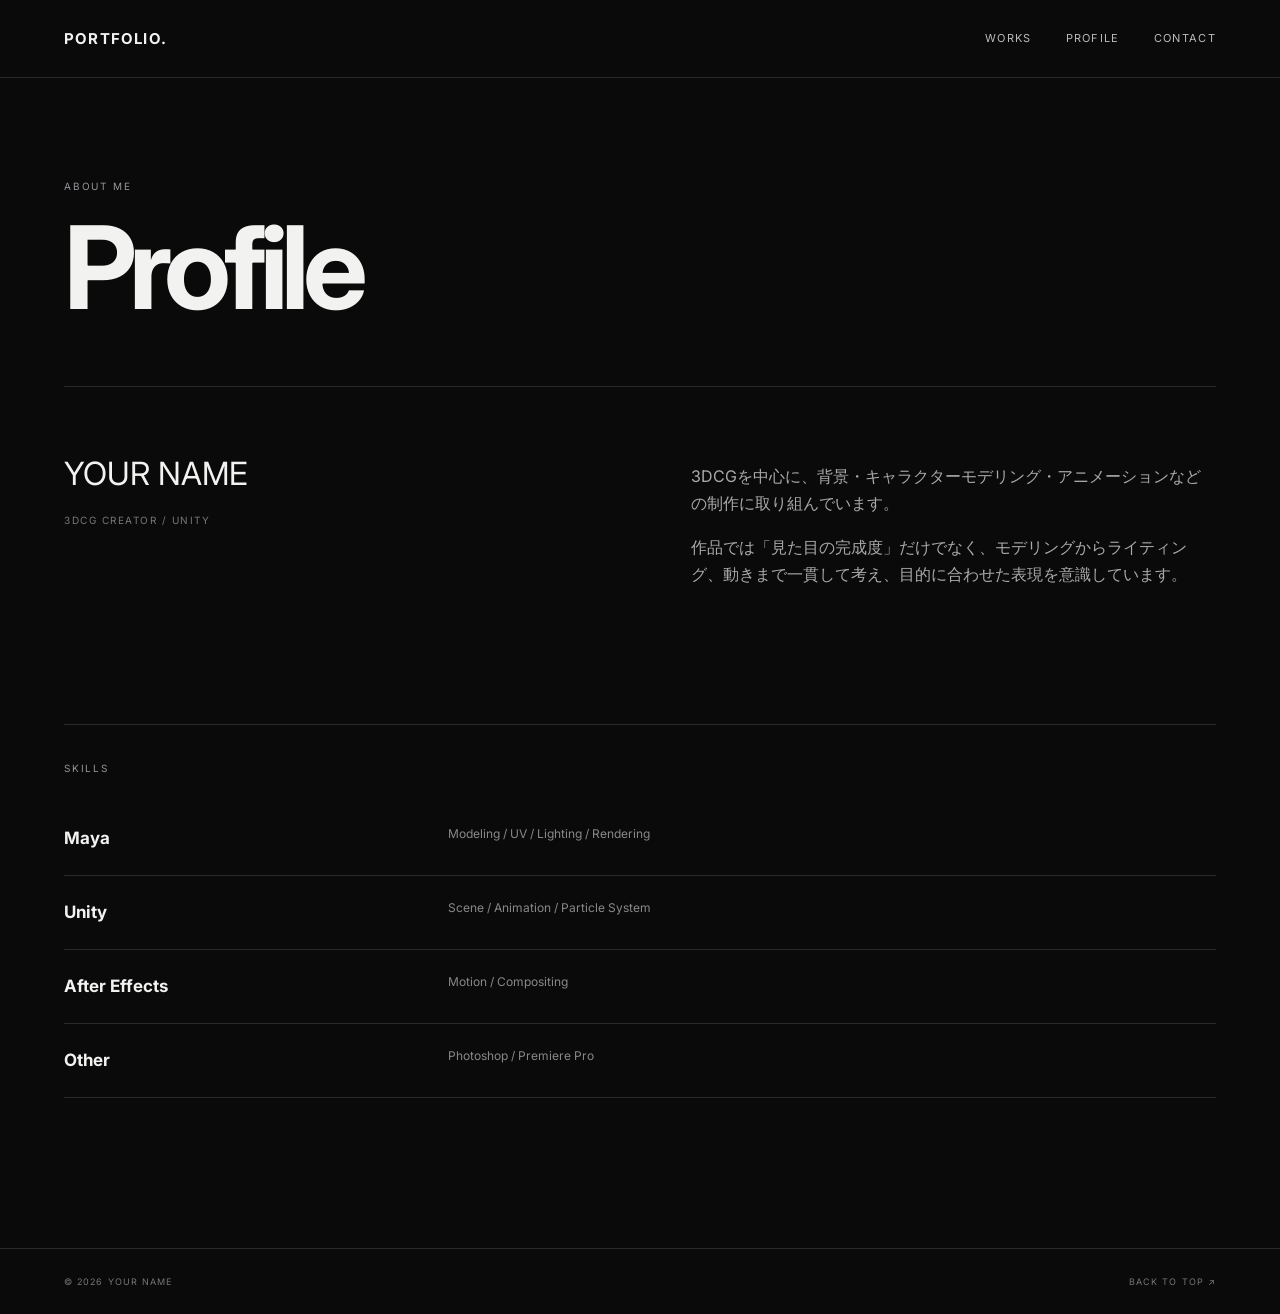
==== profile.html @ 276ff91f "Add files via upload" ====
<!DOCTYPE html>
<html lang="ja">
<head>
  <meta charset="UTF-8">
  <meta name="viewport" content="width=device-width, initial-scale=1.0">
  <title>PROFILE | PORTFOLIO</title>
  <link rel="stylesheet" href="style.css">
</head>
<body>
  <header class="site-header">
    <a class="logo" href="index.html">PORTFOLIO<span>.</span></a>
    <nav><a href="index.html#works">WORKS</a><a href="profile.html">PROFILE</a><a href="index.html#contact">CONTACT</a></nav>
  </header>

  <main class="inner-page">
    <section class="page-title">
      <p class="eyebrow">ABOUT ME</p>
      <h1>Profile</h1>
    </section>

    <section class="profile-layout">
      <div>
        <p class="profile-name">YOUR NAME</p>
        <p class="profile-role">3DCG CREATOR / UNITY</p>
      </div>
      <div class="profile-text">
        <p>3DCGを中心に、背景・キャラクターモデリング・アニメーションなどの制作に取り組んでいます。</p>
        <p>作品では「見た目の完成度」だけでなく、モデリングからライティング、動きまで一貫して考え、目的に合わせた表現を意識しています。</p>
      </div>
    </section>

    <section class="skills">
      <p class="eyebrow">SKILLS</p>
      <div class="skill-list">
        <div><strong>Maya</strong><span>Modeling / UV / Lighting / Rendering</span></div>
        <div><strong>Unity</strong><span>Scene / Animation / Particle System</span></div>
        <div><strong>After Effects</strong><span>Motion / Compositing</span></div>
        <div><strong>Other</strong><span>Photoshop / Premiere Pro</span></div>
      </div>
    </section>
  </main>

  <footer><span>© 2026 YOUR NAME</span><span><a href="index.html">BACK TO TOP ↗</a></span></footer>
</body>
</html>
---- style.css ----
@import url('https://fonts.googleapis.com/css2?family=Inter:wght@400;500;600;700&display=swap');

:root{
  --bg:#0a0a0b; --text:#f2f2f0; --muted:#96969a; --line:#29292c;
  --light:#e9e9e5; --dark:#111113; --max:1280px;
}
*{box-sizing:border-box}
html{scroll-behavior:smooth}
body{margin:0;background:var(--bg);color:var(--text);font-family:Inter,"Noto Sans JP",sans-serif;line-height:1.7}
a{color:inherit;text-decoration:none}
.site-header{height:78px;padding:0 5vw;display:flex;align-items:center;justify-content:space-between;border-bottom:1px solid var(--line);position:relative;z-index:2}
.logo{font-weight:700;letter-spacing:.08em;font-size:15px}.logo span{color:#fff}
nav{display:flex;gap:34px;font-size:11px;letter-spacing:.12em;color:#bbb}
nav a:hover,.contact-link:hover{color:#fff}
.hero{min-height:calc(100vh - 78px);display:grid;grid-template-columns:44% 56%;align-items:center;max-width:1600px;margin:auto}
.hero-copy{padding:7vw 5vw;position:relative;z-index:1}
.eyebrow{font-size:10px;letter-spacing:.18em;color:var(--muted);margin:0 0 18px;text-transform:uppercase}
h1{font-size:clamp(52px,7vw,110px);line-height:.94;letter-spacing:-.06em;margin:0 0 30px}
h1 em{font-style:normal;color:#a9a9ad}
.lead{max-width:430px;color:#aaa;font-size:14px;margin-bottom:38px}
.button{display:inline-flex;gap:28px;align-items:center;border:1px solid #4a4a4d;padding:14px 18px;font-size:10px;letter-spacing:.16em}
.button:hover{background:#fff;color:#000}
.hero-image{height:100%;min-height:650px;overflow:hidden}
.hero-image img{width:100%;height:100%;object-fit:cover;object-position:center;display:block;filter:saturate(.82)}
.section{max-width:var(--max);margin:auto;padding:150px 5vw}
.section-heading{display:flex;justify-content:space-between;align-items:end;margin-bottom:55px}
h2{font-size:clamp(42px,5vw,72px);letter-spacing:-.05em;line-height:1;margin:0}
.work-grid{display:grid;grid-template-columns:1fr 1fr;gap:70px 28px}
.work-large{grid-column:span 2}
.thumb{aspect-ratio:16/10;overflow:hidden;background:#151517}
.thumb img{width:100%;height:100%;object-fit:cover;display:block;transition:transform .6s}
.work-card:hover img{transform:scale(1.025)}
.card-meta{display:flex;justify-content:space-between;border-bottom:1px solid var(--line);padding:15px 0 11px;font-size:9px;letter-spacing:.13em;color:#999}
.work-card h3{font-size:25px;line-height:1.2;margin:14px 0 2px;letter-spacing:-.03em}
.work-card p{font-size:11px;color:#888;margin:0}
.placeholder,.video-placeholder{display:flex;align-items:center;justify-content:center;color:#707075;letter-spacing:.15em;font-size:12px;text-align:center;background:linear-gradient(135deg,#151517,#242428)}
.video-placeholder{background:linear-gradient(135deg,#1c1c1f,#303035)}
.about-strip{background:var(--light);color:#111;padding:110px 8vw;display:flex;align-items:end;justify-content:space-between}
.about-strip .eyebrow{color:#777}
.button-dark{border-color:#aaa}
.button-dark:hover{background:#111;color:#fff}
.contact{padding-bottom:180px}.contact h2{margin-bottom:25px}.contact p{color:#999}.contact-link{display:inline-block;margin-top:18px;font-size:13px;border-bottom:1px solid #555;padding-bottom:5px}
footer{border-top:1px solid var(--line);padding:25px 5vw;display:flex;justify-content:space-between;color:#777;font-size:9px;letter-spacing:.12em}

.inner-page{max-width:var(--max);margin:auto;padding:100px 5vw 150px}
.page-title{margin-bottom:65px}.page-title h1{font-size:clamp(60px,9vw,130px)}
.detail-image{width:100%;display:block;max-height:80vh;object-fit:contain;background:#101012}
.detail-info{display:grid;grid-template-columns:1fr 1fr;gap:70px;padding:90px 0 55px;border-bottom:1px solid var(--line)}
.detail-info h2{font-size:42px}.detail-info p{color:#aaa;max-width:580px}
.spec-grid{display:grid;grid-template-columns:repeat(3,1fr);gap:1px;background:var(--line);margin-top:1px}
.spec-grid div{background:var(--bg);padding:28px}.spec-grid span{display:block;font-size:9px;color:#777;letter-spacing:.14em;margin-bottom:8px}.spec-grid strong{font-size:13px;font-weight:500}
.empty-detail{aspect-ratio:16/9;background:linear-gradient(135deg,#141416,#29292d);display:flex;flex-direction:column;align-items:center;justify-content:center;color:#777;text-align:center;letter-spacing:.1em}.empty-detail small{letter-spacing:0;margin-top:12px;color:#555}
.youtube-wrap{position:relative;width:100%;aspect-ratio:16/9;background:#111}.youtube-wrap iframe{position:absolute;inset:0;width:100%;height:100%;border:0}
.profile-layout{display:grid;grid-template-columns:1fr 1fr;gap:8vw;padding:60px 0 120px;border-top:1px solid var(--line)}
.profile-name{font-size:32px;margin:0}.profile-role{font-size:10px;letter-spacing:.15em;color:#777}.profile-text p{color:#aaa;max-width:600px}
.skills{border-top:1px solid var(--line);padding-top:35px}.skill-list{margin-top:25px}.skill-list>div{display:grid;grid-template-columns:1fr 2fr;border-bottom:1px solid var(--line);padding:22px 0}.skill-list strong{font-size:17px}.skill-list span{color:#888;font-size:12px}

@media(max-width:800px){
  .site-header{padding:0 20px}.site-header nav{gap:13px}
  .hero{display:block}.hero-copy{padding:75px 20px 55px}.hero-image{min-height:55vh}
  .section{padding:90px 20px}.section-heading{display:block}.section-heading h2{margin-top:10px}
  .work-grid{grid-template-columns:1fr;gap:50px}.work-large{grid-column:auto}
  .about-strip{padding:80px 20px;display:block}.about-strip .button{margin-top:35px}
  footer{padding:20px;gap:15px;font-size:8px}
  .inner-page{padding:65px 20px 100px}.detail-info,.profile-layout{grid-template-columns:1fr;gap:30px;padding:55px 0 75px}.spec-grid{grid-template-columns:1fr}.page-title{margin-bottom:45px}
}
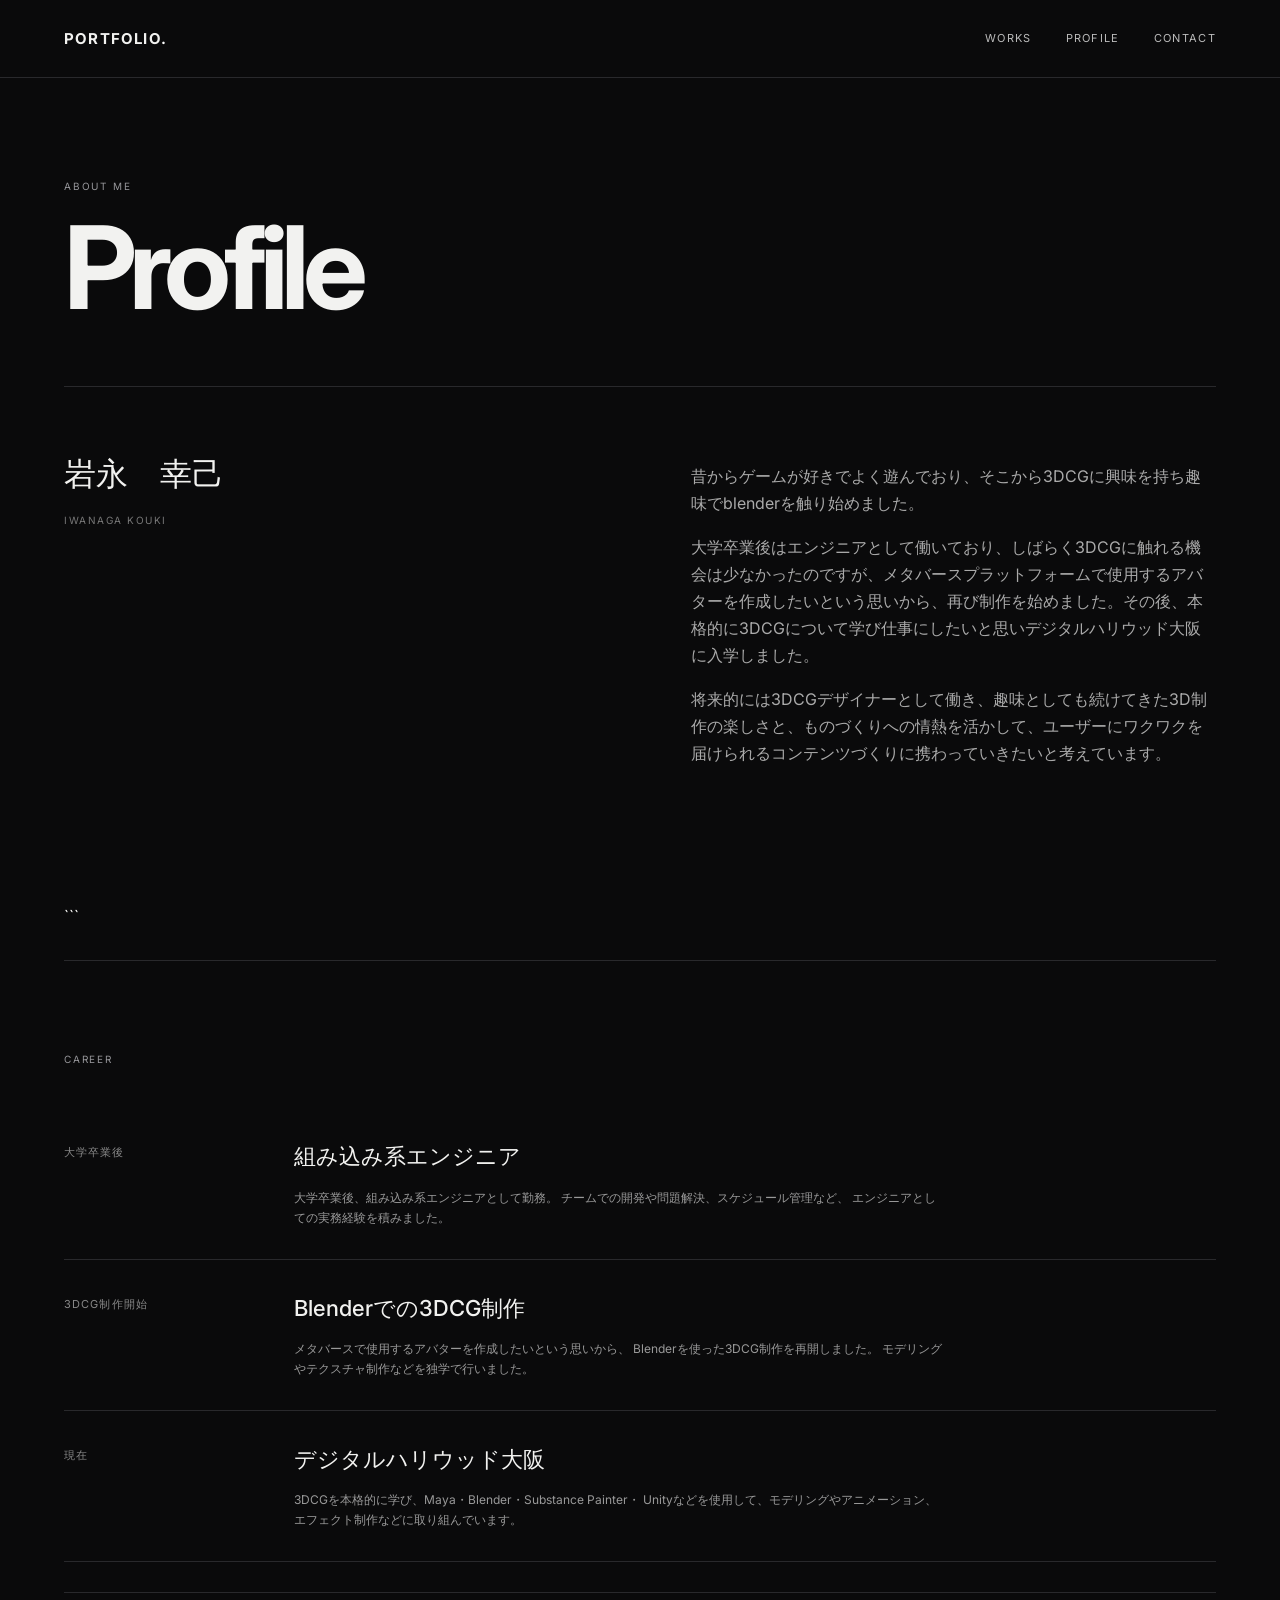
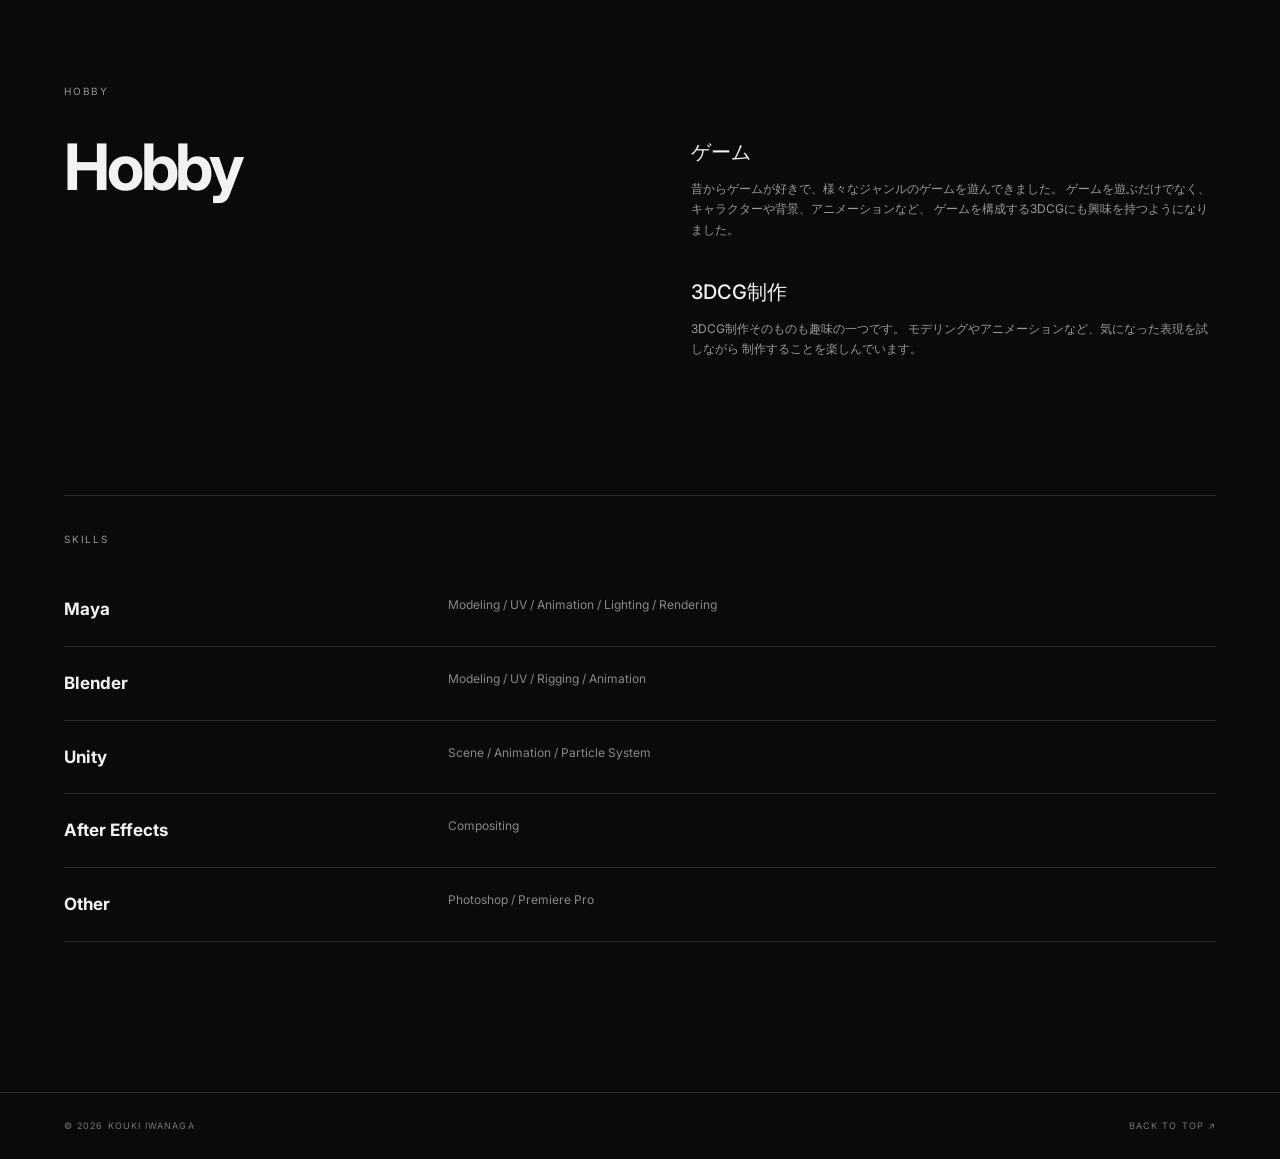
==== commit 42450969: "Update profile.html" ====
--- a/profile.html
+++ b/profile.html
@@ -20,26 +20,102 @@
 
     <section class="profile-layout">
       <div>
-        <p class="profile-name">YOUR NAME</p>
-        <p class="profile-role">3DCG CREATOR / UNITY</p>
+        <p class="profile-name">岩永　幸己</p>
+        <p class="profile-role">IWANAGA KOUKI</p>
       </div>
       <div class="profile-text">
-        <p>3DCGを中心に、背景・キャラクターモデリング・アニメーションなどの制作に取り組んでいます。</p>
-        <p>作品では「見た目の完成度」だけでなく、モデリングからライティング、動きまで一貫して考え、目的に合わせた表現を意識しています。</p>
+        <p>昔からゲームが好きでよく遊んでおり、そこから3DCGに興味を持ち趣味でblenderを触り始めました。</p>
+        <p>大学卒業後はエンジニアとして働いており、しばらく3DCGに触れる機会は少なかったのですが、メタバースプラットフォームで使用するアバターを作成したいという思いから、再び制作を始めました。その後、本格的に3DCGについて学び仕事にしたいと思いデジタルハリウッド大阪に入学しました。</p>
+        <p>将来的には3DCGデザイナーとして働き、趣味としても続けてきた3D制作の楽しさと、ものづくりへの情熱を活かして、ユーザーにワクワクを届けられるコンテンツづくりに携わっていきたいと考えています。</p>
       </div>
     </section>
+
+    ```
+</section>
+
+<!-- 経歴 -->
+<section class="profile-history">
+  <p class="eyebrow">CAREER</p>
+
+  <div class="history-list">
+    <div class="history-item">
+      <div class="history-year">大学卒業後</div>
+      <div class="history-content">
+        <h3>組み込み系エンジニア</h3>
+        <p>
+          大学卒業後、組み込み系エンジニアとして勤務。
+          チームでの開発や問題解決、スケジュール管理など、
+          エンジニアとしての実務経験を積みました。
+        </p>
+      </div>
+    </div>
+
+    <div class="history-item">
+      <div class="history-year">3DCG制作開始</div>
+      <div class="history-content">
+        <h3>Blenderでの3DCG制作</h3>
+        <p>
+          メタバースで使用するアバターを作成したいという思いから、
+          Blenderを使った3DCG制作を再開しました。
+          モデリングやテクスチャ制作などを独学で行いました。
+        </p>
+      </div>
+    </div>
+
+    <div class="history-item">
+      <div class="history-year">現在</div>
+      <div class="history-content">
+        <h3>デジタルハリウッド大阪</h3>
+        <p>
+          3DCGを本格的に学び、Maya・Blender・Substance Painter・
+          Unityなどを使用して、モデリングやアニメーション、
+          エフェクト制作などに取り組んでいます。
+        </p>
+      </div>
+    </div>
+  </div>
+</section>
+
+<!-- 趣味 -->
+<section class="profile-hobby">
+  <p class="eyebrow">HOBBY</p>
+
+  <div class="hobby-layout">
+    <div>
+      <h2>Hobby</h2>
+    </div>
+
+    <div class="hobby-text">
+      <h3>ゲーム</h3>
+      <p>
+        昔からゲームが好きで、様々なジャンルのゲームを遊んできました。
+        ゲームを遊ぶだけでなく、キャラクターや背景、アニメーションなど、
+        ゲームを構成する3DCGにも興味を持つようになりました。
+      </p>
+
+      <h3>3DCG制作</h3>
+      <p>
+        3DCG制作そのものも趣味の一つです。
+        モデリングやアニメーションなど、気になった表現を試しながら
+        制作することを楽しんでいます。
+      </p>
+    </div>
+  </div>
+</section>
+
 
     <section class="skills">
       <p class="eyebrow">SKILLS</p>
       <div class="skill-list">
-        <div><strong>Maya</strong><span>Modeling / UV / Lighting / Rendering</span></div>
+        <div><strong>Maya</strong><span>Modeling / UV / Animation / Lighting / Rendering</span></div>
+        <div><strong>Blender</strong><span>Modeling / UV / Rigging / Animation</span></div>
         <div><strong>Unity</strong><span>Scene / Animation / Particle System</span></div>
-        <div><strong>After Effects</strong><span>Motion / Compositing</span></div>
+        <div><strong>After Effects</strong><span>Compositing</span></div>
         <div><strong>Other</strong><span>Photoshop / Premiere Pro</span></div>
       </div>
     </section>
   </main>
 
-  <footer><span>© 2026 YOUR NAME</span><span><a href="index.html">BACK TO TOP ↗</a></span></footer>
+  <footer><span>© 2026 KOUKI IWANAGA</span><span><a href="index.html">BACK TO TOP ↗</a></span></footer>
 </body>
 </html>
--- a/style.css
+++ b/style.css
@@ -44,7 +44,8 @@
 
 .inner-page{max-width:var(--max);margin:auto;padding:100px 5vw 150px}
 .page-title{margin-bottom:65px}.page-title h1{font-size:clamp(60px,9vw,130px)}
-.detail-image{width:100%;display:block;max-height:80vh;object-fit:contain;background:#101012}
+.detail-image{width:100%;display:block;max-height:80vh;object-fit:contain;background:#101012;margin-bottom:50px;}
+.detail-image2{width:100%;display:block;max-height:80vh;object-fit:contain;background:#101012}
 .detail-info{display:grid;grid-template-columns:1fr 1fr;gap:70px;padding:90px 0 55px;border-bottom:1px solid var(--line)}
 .detail-info h2{font-size:42px}.detail-info p{color:#aaa;max-width:580px}
 .spec-grid{display:grid;grid-template-columns:repeat(3,1fr);gap:1px;background:var(--line);margin-top:1px}
@@ -64,3 +65,329 @@
   footer{padding:20px;gap:15px;font-size:8px}
   .inner-page{padding:65px 20px 100px}.detail-info,.profile-layout{grid-template-columns:1fr;gap:30px;padding:55px 0 75px}.spec-grid{grid-template-columns:1fr}.page-title{margin-bottom:45px}
 }
+
+/* =================================
+   HERO SLIDESHOW
+================================= */
+
+.hero-image {
+  position: relative;
+  height: 100%;
+  min-height: 650px;
+  overflow: hidden;
+}
+
+
+/* すべてのスライドを同じ場所に重ねる */
+
+.hero-slide {
+  position: absolute;
+
+  top: 0;
+  left: 0;
+
+  width: 100%;
+  height: 100%;
+
+  /* 次の画像は左側に待機 */
+  transform: translateX(-100%);
+
+  z-index: 1;
+
+  transition: transform 0.5s ease-in-out;
+}
+
+
+/* 現在表示している画像 */
+
+.hero-slide.active {
+  transform: translateX(0);
+
+  z-index: 2;
+}
+
+
+/* 今まで表示していた画像を右へ流す */
+
+.hero-slide.leaving {
+  transform: translateX(100%);
+
+  z-index: 3;
+}
+
+
+/* 画像 */
+
+.hero-slide img {
+  width: 100%;
+  height: 100%;
+
+  object-fit: cover;
+  object-position: center;
+
+  display: block;
+
+  filter: saturate(.82);
+}
+
+
+/* =========================================
+   TEXTURE / UV
+========================================= */
+
+.texture-section {
+  margin-top: 100px;
+  padding-top: 90px;
+  border-top: 1px solid var(--line);
+}
+
+
+/* 見出し */
+.texture-section .section-heading {
+  display: block;
+  margin-bottom: 35px;
+}
+
+.texture-section .section-heading .eyebrow {
+  margin-bottom: 18px;
+}
+
+.texture-section .section-heading h2 {
+  margin: 0;
+  font-size: clamp(42px, 5vw, 72px);
+  line-height: 1;
+  letter-spacing: -0.05em;
+}
+
+
+/* UV画像3枚 */
+.texture-grid {
+  display: grid !important;
+  grid-template-columns: repeat(3, minmax(0, 1fr)) !important;
+  gap: 24px;
+  width: 100%;
+}
+
+.texture-item {
+  min-width: 0;
+  width: 100%;
+  position: relative;
+  z-index: 1;
+}
+
+.texture-item h3 {
+  margin: 0 0 10px;
+  font-size: 15px;
+  font-weight: 500;
+  line-height: 1.3;
+}
+
+.texture-item img {
+  width: 100%;
+  height: auto;
+  aspect-ratio: 1 / 1;
+  object-fit: cover;
+  display: block;
+  background: #151517;
+  transition: transform 0.35s ease;
+}
+
+
+/* ホバーで1.5倍 */
+.texture-item:hover {
+  z-index: 10;
+}
+
+.texture-item:hover img {
+  transform: scale(1.5);
+}
+
+
+/* =========================================
+   MOBILE
+========================================= */
+
+@media(max-width:800px) {
+
+  .texture-grid {
+    grid-template-columns: repeat(2, minmax(0, 1fr)) !important;
+    gap: 30px 15px;
+  }
+}
+
+@media(max-width:500px) {
+
+  .texture-grid {
+    grid-template-columns: 1fr !important;
+  }
+}
+
+/* =========================================
+   CHARACTER SHEET
+========================================= */
+
+.character-sheet-section {
+  margin-top: 100px;
+  padding-top: 90px;
+  border-top: 1px solid var(--line);
+}
+
+.character-sheet-section .section-heading {
+  display: block;
+  margin-bottom: 35px;
+}
+
+.character-sheet-section .section-heading h2 {
+  margin-top: 10px;
+  font-size: clamp(36px, 4vw, 60px);
+}
+
+
+/* 三面図1枚 */
+.character-sheet-single {
+  width: 100%;
+  display: flex;
+  justify-content: center;
+}
+
+
+/* TVhead_3men.png */
+.character-sheet-single img {
+  display: block;
+
+  width: 100%;
+  max-width: 1100px;
+
+  height: auto;
+
+  object-fit: contain;
+
+  background: transparent;
+}
+
+
+/* =========================================
+   MOBILE
+========================================= */
+
+@media(max-width:800px) {
+
+  .character-sheet-section {
+    margin-top: 80px;
+    padding-top: 60px;
+  }
+
+  .character-sheet-single img {
+    width: 100%;
+    max-width: none;
+  }
+}
+
+/* =========================
+   PROFILE / CAREER
+========================= */
+
+.profile-history {
+  border-top: 1px solid var(--line);
+  padding: 90px 0 0;
+  margin-top: 30px;
+}
+
+.history-list {
+  margin-top: 40px;
+}
+
+.history-item {
+  display: grid;
+  grid-template-columns: 180px 1fr;
+  gap: 50px;
+  padding: 30px 0;
+  border-bottom: 1px solid var(--line);
+}
+
+.history-year {
+  font-size: 11px;
+  letter-spacing: .1em;
+  color: #888;
+  padding-top: 5px;
+}
+
+.history-content h3 {
+  margin: 0 0 12px;
+  font-size: 22px;
+  font-weight: 500;
+}
+
+.history-content p {
+  margin: 0;
+  max-width: 650px;
+  color: #999;
+  font-size: 12px;
+}
+
+
+/* =========================
+   PROFILE / HOBBY
+========================= */
+
+.profile-hobby {
+  border-top: 1px solid var(--line);
+  padding: 90px 0 100px;
+  margin-top: 30px;
+}
+
+.hobby-layout {
+  display: grid;
+  grid-template-columns: 1fr 1fr;
+  gap: 8vw;
+  margin-top: 35px;
+}
+
+.hobby-layout h2 {
+  font-size: clamp(42px, 5vw, 72px);
+  margin: 0;
+}
+
+.hobby-text h3 {
+  font-size: 20px;
+  font-weight: 500;
+  margin: 0 0 10px;
+}
+
+.hobby-text p {
+  color: #999;
+  font-size: 12px;
+  margin: 0 0 35px;
+  max-width: 600px;
+}
+
+
+/* =========================
+   PROFILE / MOBILE
+========================= */
+
+@media(max-width:800px) {
+
+  .history-item {
+    grid-template-columns: 1fr;
+    gap: 10px;
+    padding: 25px 0;
+  }
+
+  .history-content h3 {
+    font-size: 19px;
+  }
+
+  .hobby-layout {
+    grid-template-columns: 1fr;
+    gap: 35px;
+  }
+
+  .profile-history {
+    padding-top: 65px;
+  }
+
+  .profile-hobby {
+    padding: 65px 0 75px;
+  }
+}
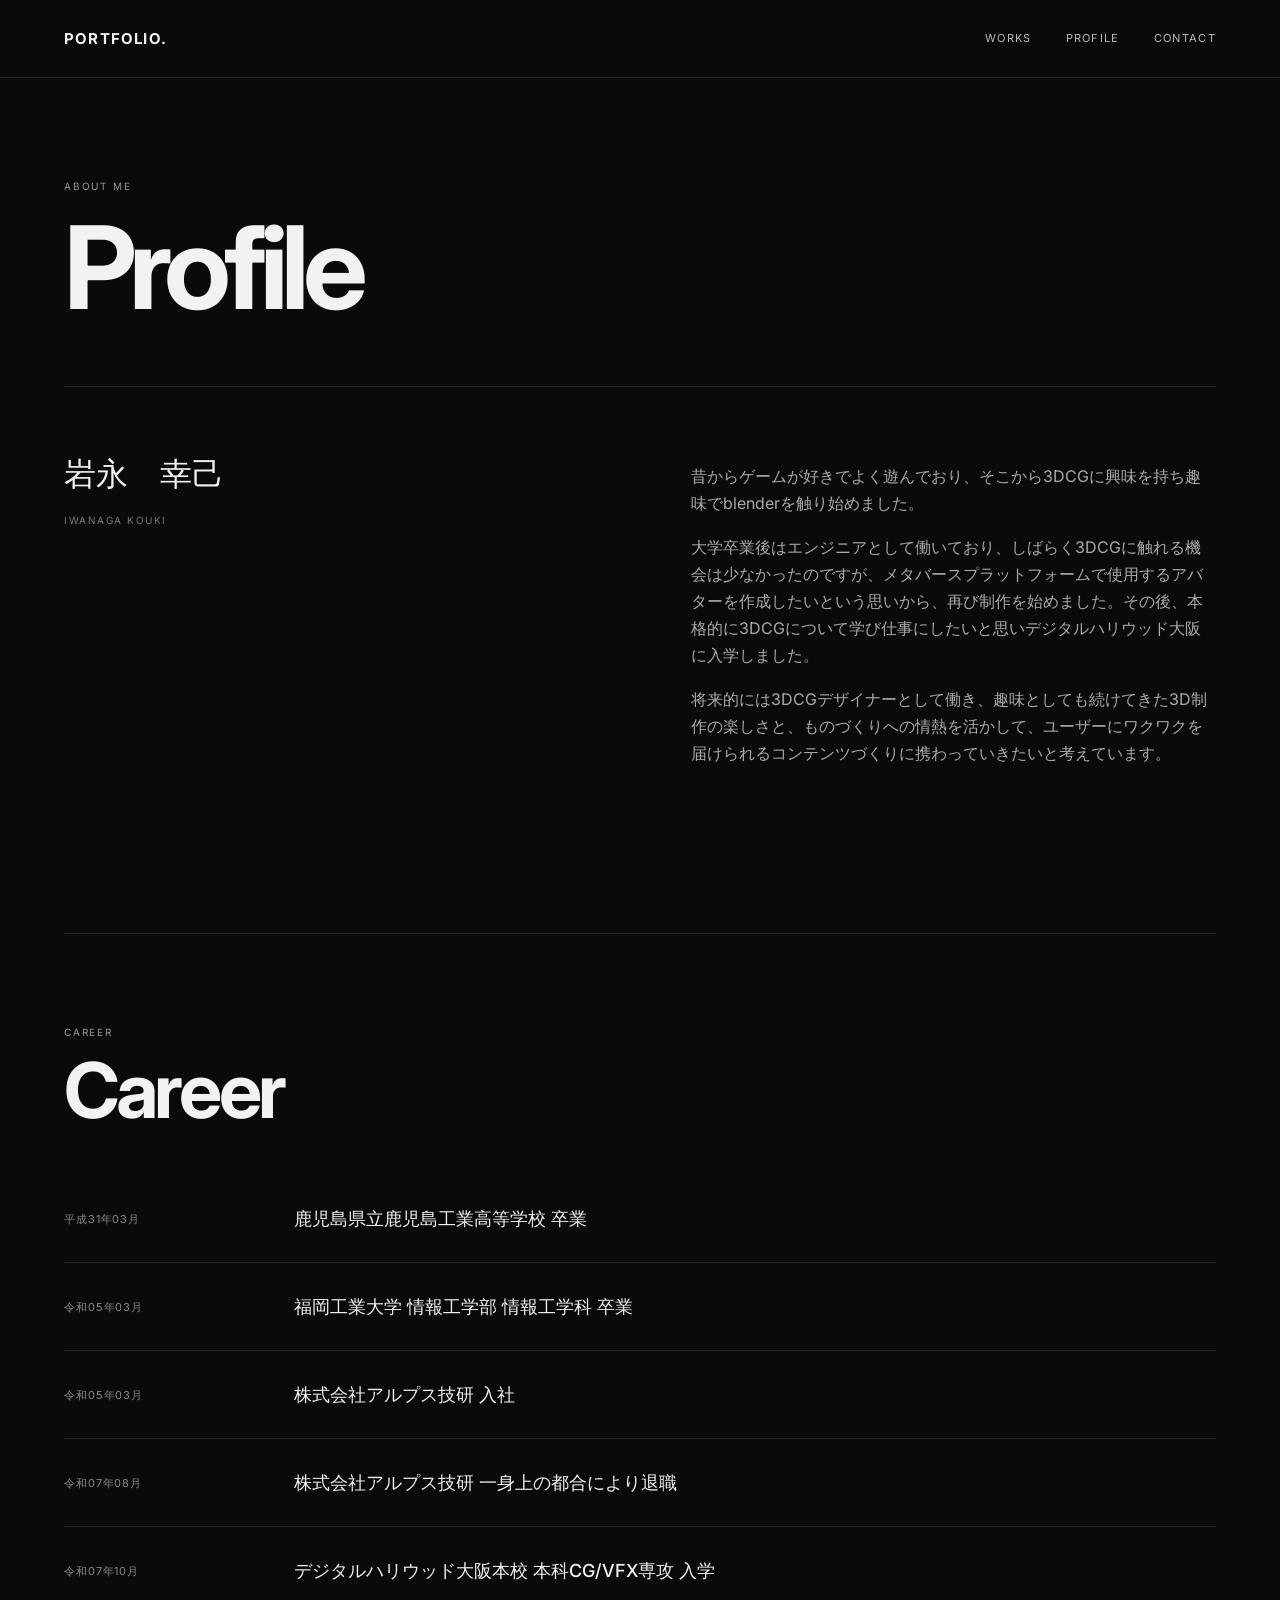
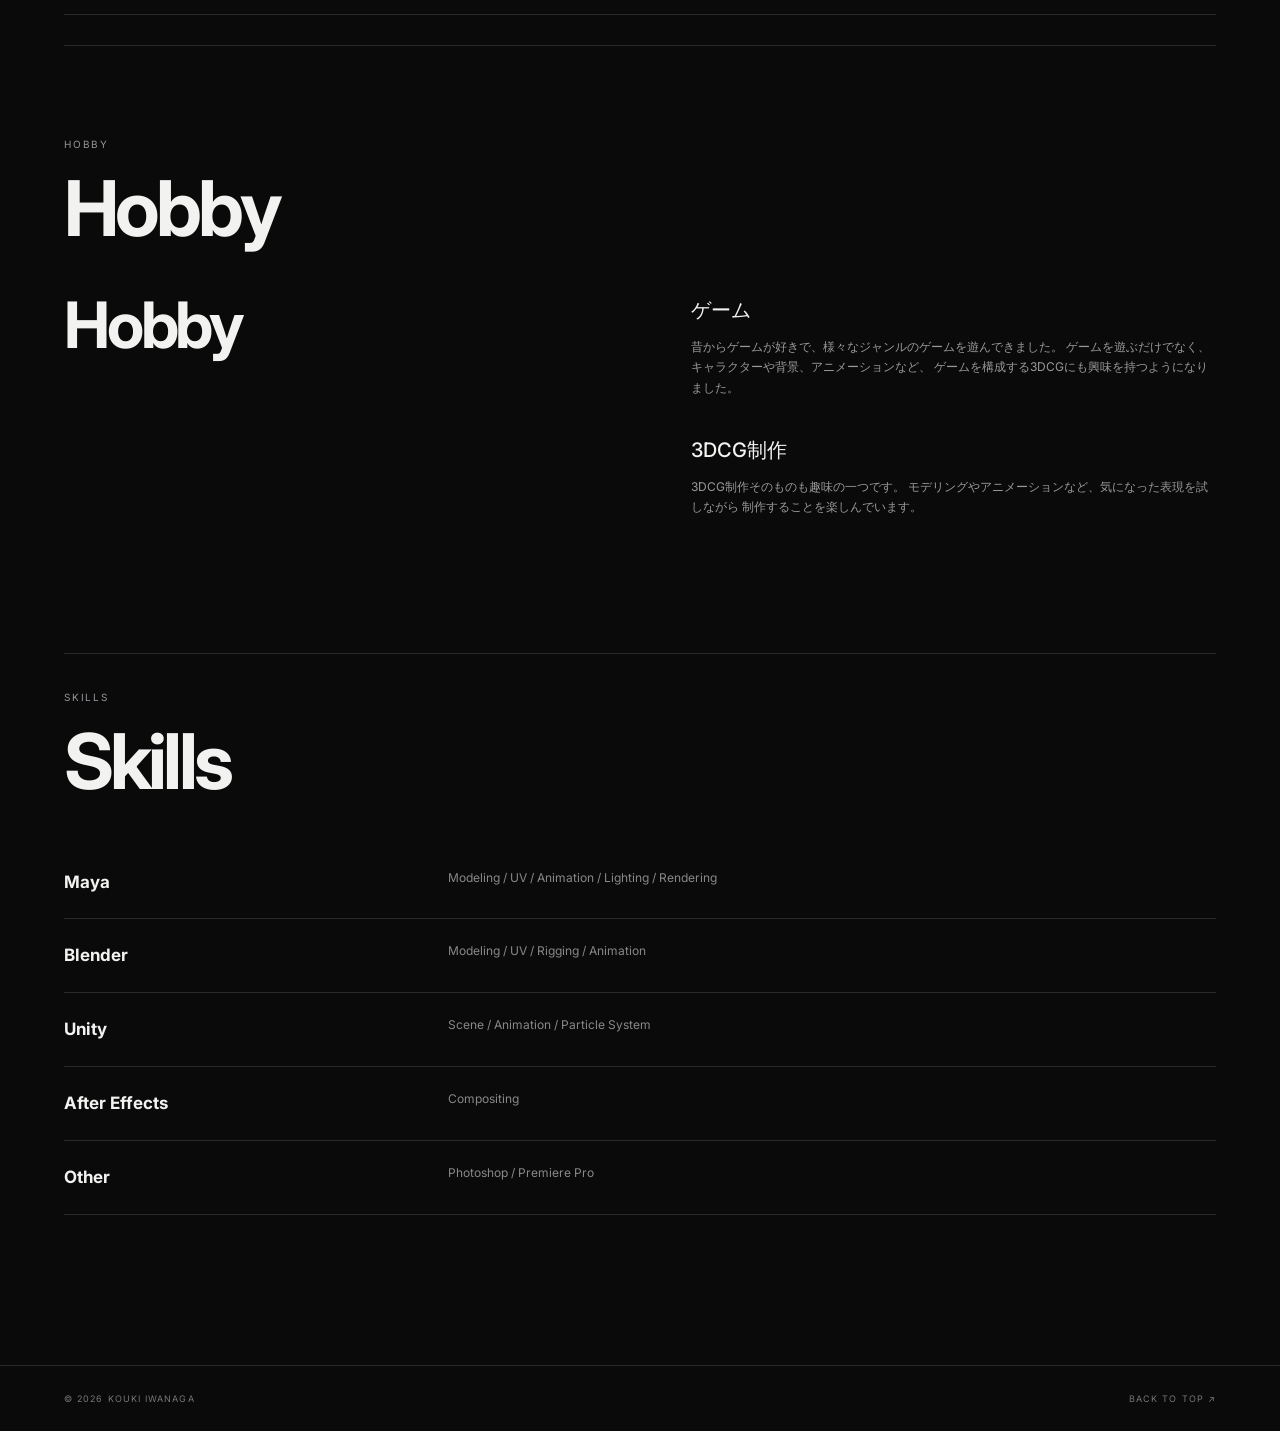
==== commit acc53a1e: "Update profile sections and add career history" ====
--- a/profile.html
+++ b/profile.html
@@ -29,56 +29,58 @@
         <p>将来的には3DCGデザイナーとして働き、趣味としても続けてきた3D制作の楽しさと、ものづくりへの情熱を活かして、ユーザーにワクワクを届けられるコンテンツづくりに携わっていきたいと考えています。</p>
       </div>
     </section>
-
-    ```
+    
 </section>
 
 <!-- 経歴 -->
 <section class="profile-history">
   <p class="eyebrow">CAREER</p>
+  <h2 class="profile-section-title">Career</h2>
 
   <div class="history-list">
+
     <div class="history-item">
-      <div class="history-year">大学卒業後</div>
+      <div class="history-year">平成31年03月</div>
       <div class="history-content">
-        <h3>組み込み系エンジニア</h3>
-        <p>
-          大学卒業後、組み込み系エンジニアとして勤務。
-          チームでの開発や問題解決、スケジュール管理など、
-          エンジニアとしての実務経験を積みました。
-        </p>
+        <h3>鹿児島県立鹿児島工業高等学校 卒業</h3>
       </div>
     </div>
 
     <div class="history-item">
-      <div class="history-year">3DCG制作開始</div>
+      <div class="history-year">令和05年03月</div>
       <div class="history-content">
-        <h3>Blenderでの3DCG制作</h3>
-        <p>
-          メタバースで使用するアバターを作成したいという思いから、
-          Blenderを使った3DCG制作を再開しました。
-          モデリングやテクスチャ制作などを独学で行いました。
-        </p>
+        <h3>福岡工業大学 情報工学部 情報工学科 卒業</h3>
       </div>
     </div>
 
     <div class="history-item">
-      <div class="history-year">現在</div>
+      <div class="history-year">令和05年03月</div>
       <div class="history-content">
-        <h3>デジタルハリウッド大阪</h3>
-        <p>
-          3DCGを本格的に学び、Maya・Blender・Substance Painter・
-          Unityなどを使用して、モデリングやアニメーション、
-          エフェクト制作などに取り組んでいます。
-        </p>
+        <h3>株式会社アルプス技研 入社</h3>
       </div>
     </div>
+
+    <div class="history-item">
+      <div class="history-year">令和07年08月</div>
+      <div class="history-content">
+        <h3>株式会社アルプス技研 一身上の都合により退職</h3>
+      </div>
+    </div>
+
+    <div class="history-item">
+      <div class="history-year">令和07年10月</div>
+      <div class="history-content">
+        <h3>デジタルハリウッド大阪本校 本科CG/VFX専攻 入学</h3>
+      </div>
+    </div>
+
   </div>
 </section>
 
 <!-- 趣味 -->
 <section class="profile-hobby">
   <p class="eyebrow">HOBBY</p>
+  <h2 class="profile-section-title">Hobby</h2>
 
   <div class="hobby-layout">
     <div>
@@ -104,9 +106,11 @@
 </section>
 
 
-    <section class="skills">
-      <p class="eyebrow">SKILLS</p>
-      <div class="skill-list">
+<section class="skills">
+  <p class="eyebrow">SKILLS</p>
+  <h2 class="profile-section-title">Skills</h2>
+
+  <div class="skill-list">
         <div><strong>Maya</strong><span>Modeling / UV / Animation / Lighting / Rendering</span></div>
         <div><strong>Blender</strong><span>Modeling / UV / Rigging / Animation</span></div>
         <div><strong>Unity</strong><span>Scene / Animation / Particle System</span></div>
--- a/style.css
+++ b/style.css
@@ -284,6 +284,18 @@
 }
 
 /* =========================
+   PROFILE SECTION TITLE
+========================= */
+
+.profile-section-title {
+  font-size: clamp(48px, 6vw, 82px);
+  line-height: 1;
+  letter-spacing: -0.05em;
+  margin: 12px 0 45px;
+}
+
+
+/* =========================
    PROFILE / CAREER
 ========================= */
 
@@ -293,8 +305,12 @@
   margin-top: 30px;
 }
 
+.profile-history .eyebrow {
+  margin-bottom: 0;
+}
+
 .history-list {
-  margin-top: 40px;
+  margin-top: 20px;
 }
 
 .history-item {
@@ -307,22 +323,16 @@
 
 .history-year {
   font-size: 11px;
-  letter-spacing: .1em;
+  letter-spacing: .08em;
   color: #888;
   padding-top: 5px;
 }
 
 .history-content h3 {
-  margin: 0 0 12px;
-  font-size: 22px;
+  margin: 0;
+  font-size: 18px;
   font-weight: 500;
-}
-
-.history-content p {
-  margin: 0;
-  max-width: 650px;
-  color: #999;
-  font-size: 12px;
+  line-height: 1.5;
 }
 
 
@@ -336,16 +346,14 @@
   margin-top: 30px;
 }
 
+.profile-hobby .profile-section-title {
+  margin-bottom: 45px;
+}
+
 .hobby-layout {
   display: grid;
   grid-template-columns: 1fr 1fr;
   gap: 8vw;
-  margin-top: 35px;
-}
-
-.hobby-layout h2 {
-  font-size: clamp(42px, 5vw, 72px);
-  margin: 0;
 }
 
 .hobby-text h3 {
@@ -363,31 +371,49 @@
 
 
 /* =========================
-   PROFILE / MOBILE
+   SKILLS
 ========================= */
 
+.skills .profile-section-title {
+  margin-bottom: 45px;
+}
+
+
+/* =========================
+   MOBILE
+========================= */
+
 @media(max-width:800px) {
+
+  .profile-section-title {
+    font-size: clamp(44px, 12vw, 64px);
+    margin-bottom: 35px;
+  }
+
+  .profile-history {
+    padding-top: 65px;
+  }
 
   .history-item {
     grid-template-columns: 1fr;
-    gap: 10px;
+    gap: 8px;
     padding: 25px 0;
   }
 
+  .history-year {
+    padding-top: 0;
+  }
+
   .history-content h3 {
-    font-size: 19px;
+    font-size: 16px;
+  }
+
+  .profile-hobby {
+    padding: 65px 0 75px;
   }
 
   .hobby-layout {
     grid-template-columns: 1fr;
     gap: 35px;
   }
-
-  .profile-history {
-    padding-top: 65px;
-  }
-
-  .profile-hobby {
-    padding: 65px 0 75px;
-  }
-}
+}
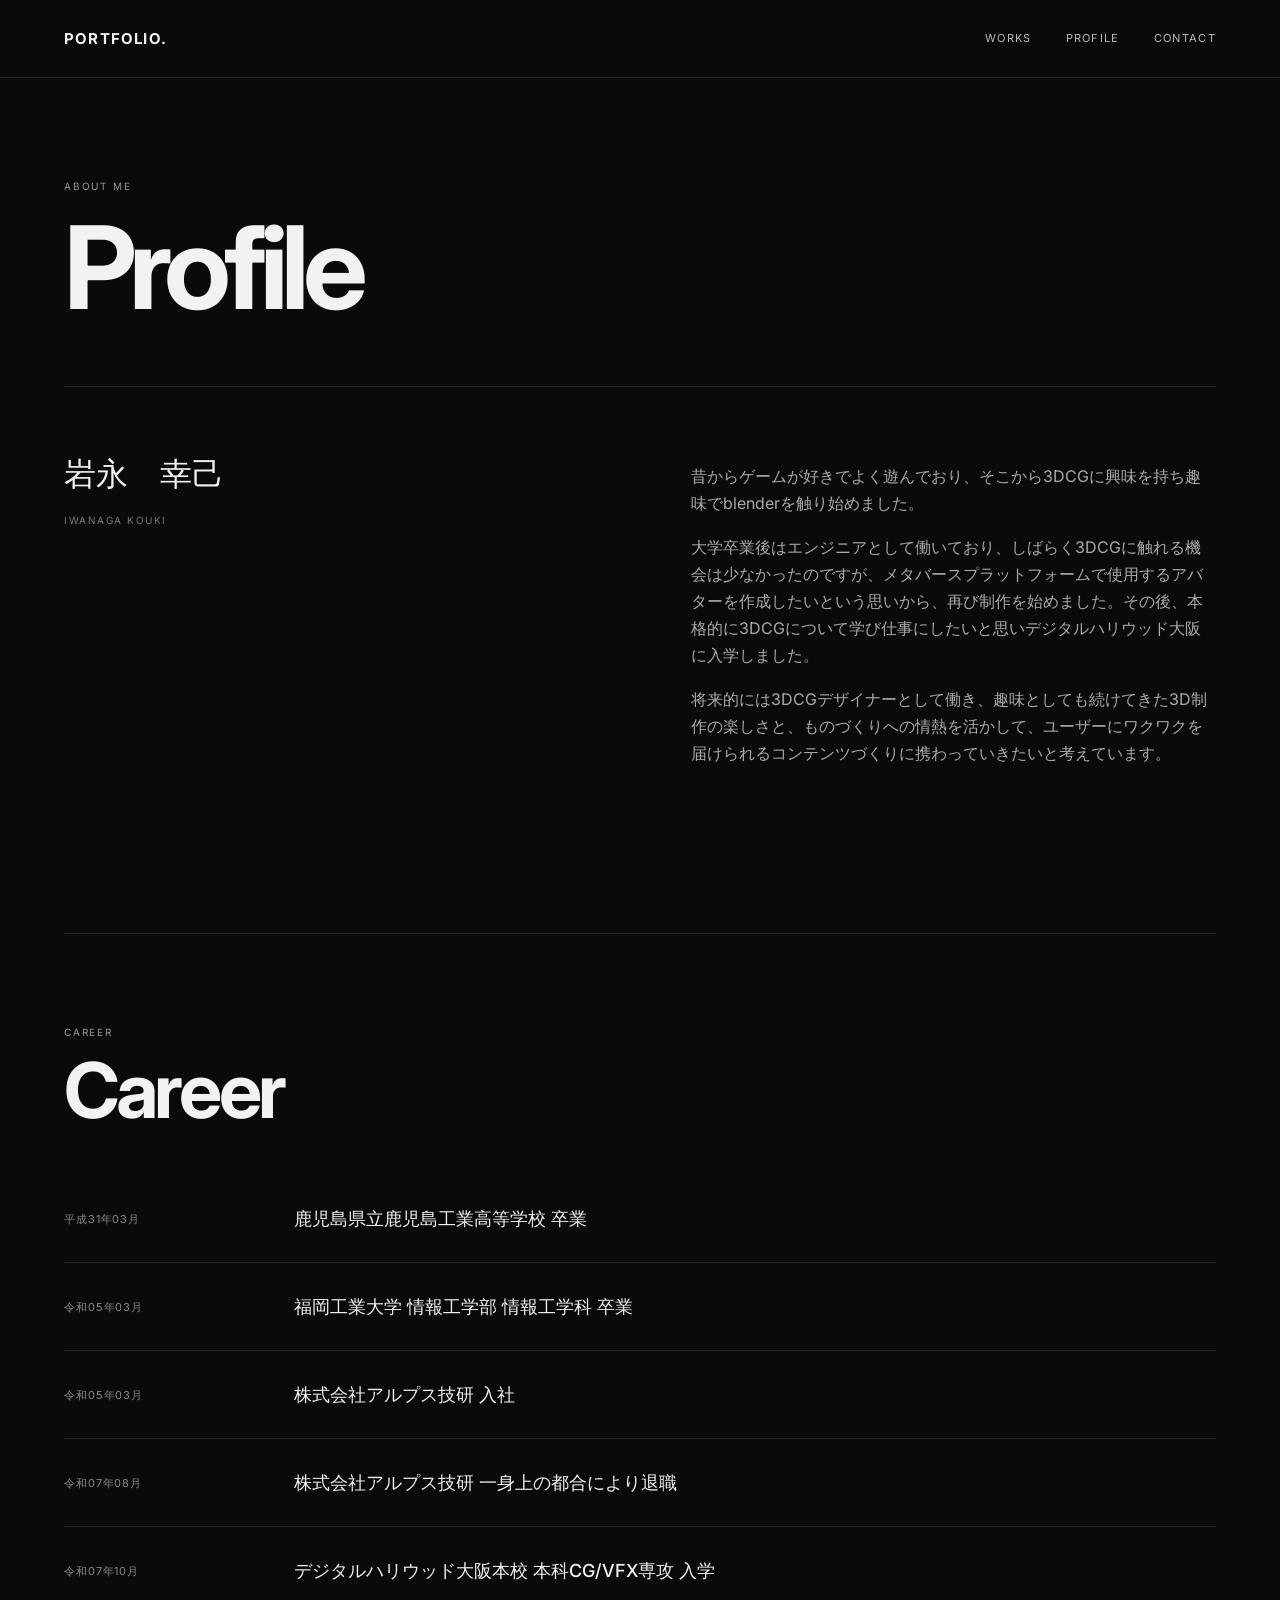
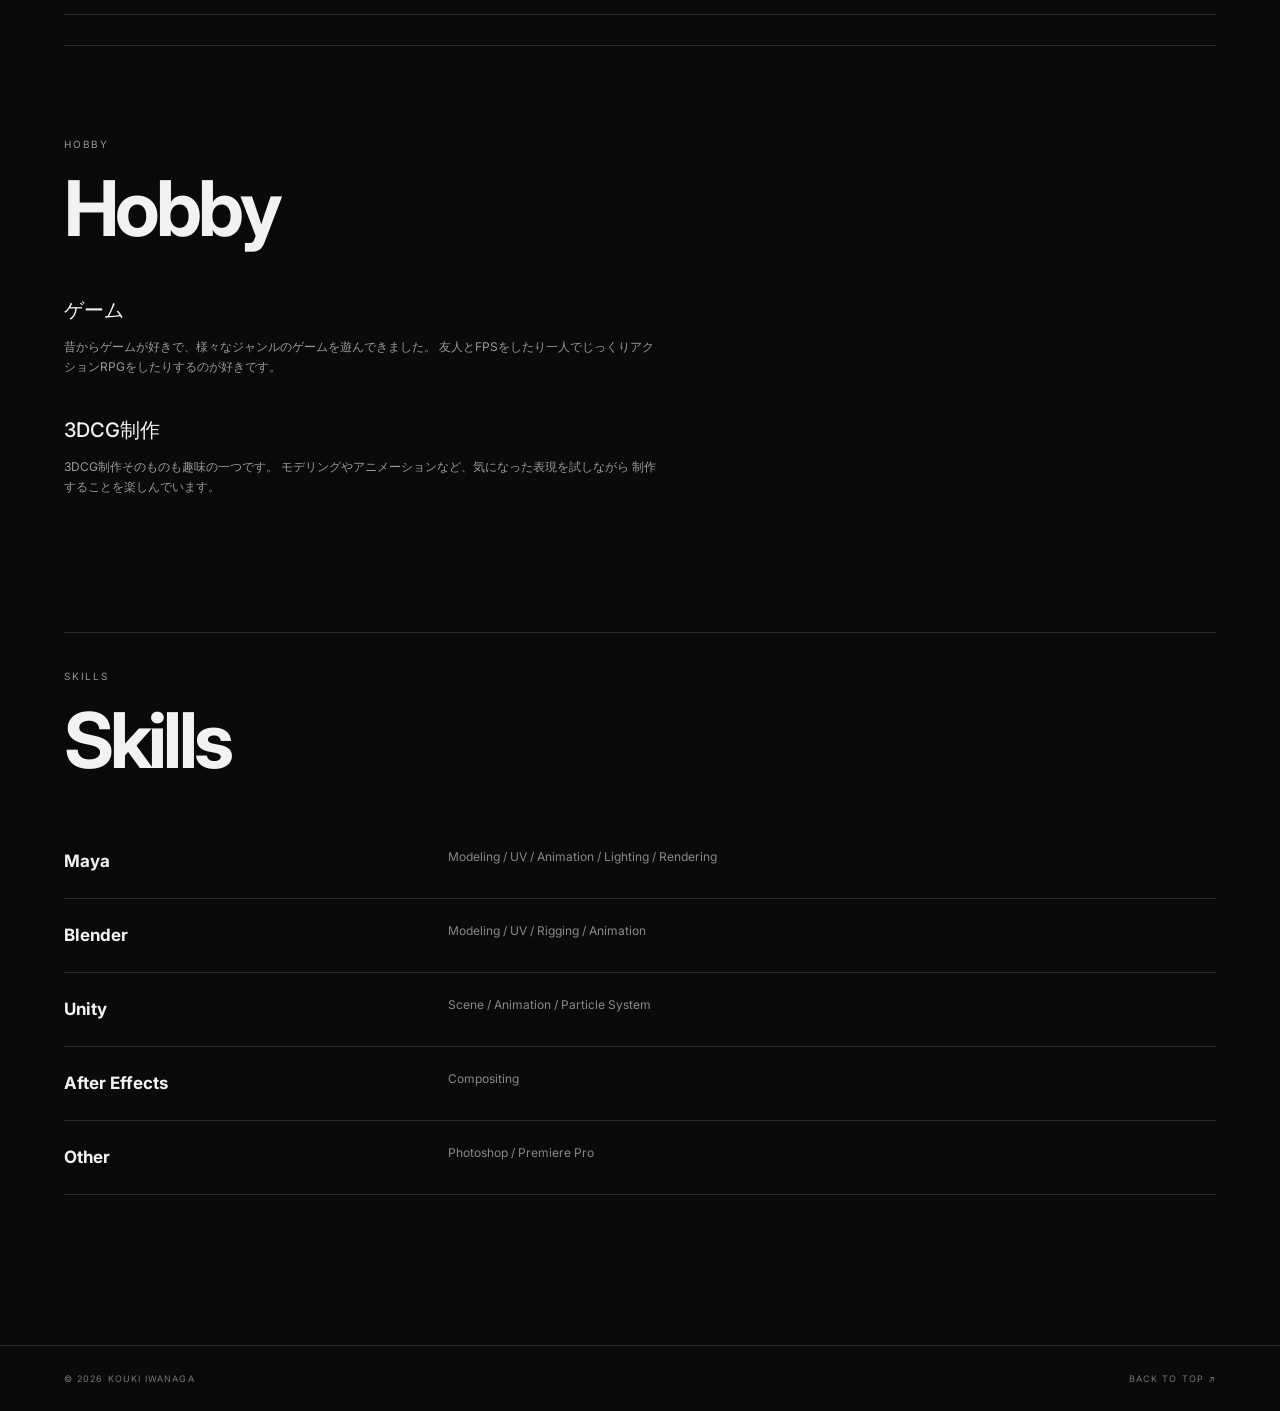
==== commit 9618d576: "Update profile.html" ====
--- a/profile.html
+++ b/profile.html
@@ -82,17 +82,11 @@
   <p class="eyebrow">HOBBY</p>
   <h2 class="profile-section-title">Hobby</h2>
 
-  <div class="hobby-layout">
-    <div>
-      <h2>Hobby</h2>
-    </div>
-
     <div class="hobby-text">
       <h3>ゲーム</h3>
       <p>
         昔からゲームが好きで、様々なジャンルのゲームを遊んできました。
-        ゲームを遊ぶだけでなく、キャラクターや背景、アニメーションなど、
-        ゲームを構成する3DCGにも興味を持つようになりました。
+        友人とFPSをしたり一人でじっくりアクションRPGをしたりするのが好きです。
       </p>
 
       <h3>3DCG制作</h3>
